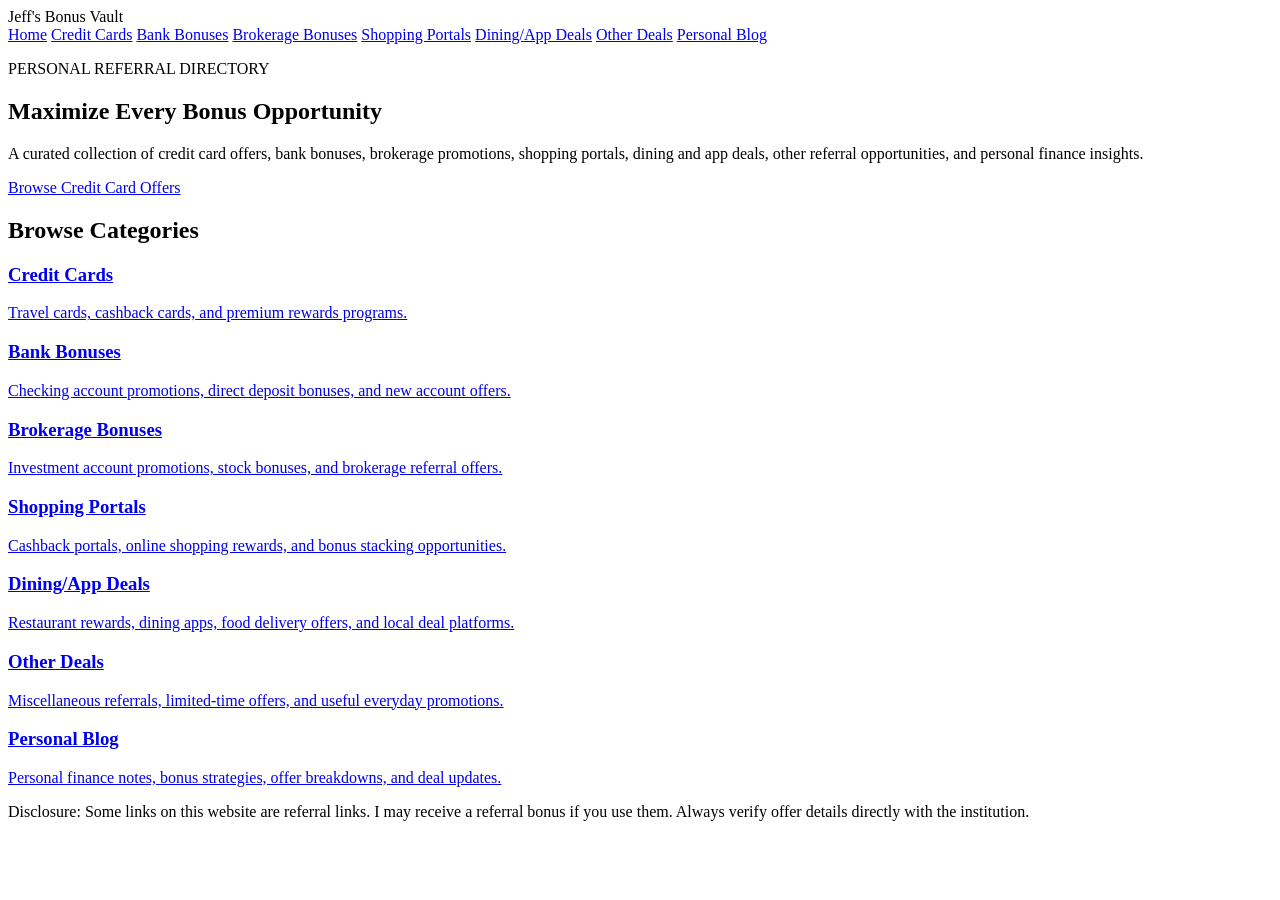
==== index.html @ 235fd1f4 "Create index.html" ====
<!DOCTYPE html>
<html lang="en">
<head>
    <meta charset="UTF-8">
    <meta name="viewport" content="width=device-width, initial-scale=1.0">
    <title>Jeff's Bonus Vault</title>
    <link rel="stylesheet" href="style.css">
</head>
<body>

    <header>
        <div class="logo">
            Jeff's Bonus Vault
        </div>

        <nav>
            <a href="index.html">Home</a>
            <a href="credit-cards.html">Credit Cards</a>
            <a href="bank-bonuses.html">Bank Bonuses</a>
            <a href="brokerage-bonuses.html">Brokerage Bonuses</a>
            <a href="shopping-portals.html">Shopping Portals</a>
            <a href="dining-app-deals.html">Dining/App Deals</a>
            <a href="other-deals.html">Other Deals</a>
            <a href="blog.html">Personal Blog</a>
        </nav>
    </header>

    <section class="hero">

        <p class="eyebrow">
            PERSONAL REFERRAL DIRECTORY
        </p>

        <h1>
            Maximize Every Bonus Opportunity
        </h1>

        <p class="description">
            A curated collection of credit card offers, bank bonuses,
            brokerage promotions, shopping portals, dining and app deals,
            other referral opportunities, and personal finance insights.
        </p>

        <a href="credit-cards.html" class="btn">
            Browse Credit Card Offers
        </a>

    </section>

    <section class="categories">

        <h2>Browse Categories</h2>

        <div class="grid">

            <a href="credit-cards.html" class="card">
                <h3>Credit Cards</h3>
                <p>Travel cards, cashback cards, and premium rewards programs.</p>
            </a>

            <a href="bank-bonuses.html" class="card">
                <h3>Bank Bonuses</h3>
                <p>Checking account promotions, direct deposit bonuses, and new account offers.</p>
            </a>

            <a href="brokerage-bonuses.html" class="card">
                <h3>Brokerage Bonuses</h3>
                <p>Investment account promotions, stock bonuses, and brokerage referral offers.</p>
            </a>

            <a href="shopping-portals.html" class="card">
                <h3>Shopping Portals</h3>
                <p>Cashback portals, online shopping rewards, and bonus stacking opportunities.</p>
            </a>

            <a href="dining-app-deals.html" class="card">
                <h3>Dining/App Deals</h3>
                <p>Restaurant rewards, dining apps, food delivery offers, and local deal platforms.</p>
            </a>

            <a href="other-deals.html" class="card">
                <h3>Other Deals</h3>
                <p>Miscellaneous referrals, limited-time offers, and useful everyday promotions.</p>
            </a>

            <a href="blog.html" class="card">
                <h3>Personal Blog</h3>
                <p>Personal finance notes, bonus strategies, offer breakdowns, and deal updates.</p>
            </a>

        </div>

    </section>

    <footer>
        <p>
            Disclosure: Some links on this website are referral links.
            I may receive a referral bonus if you use them.
            Always verify offer details directly with the institution.
        </p>
    </footer>

</body>
</html>
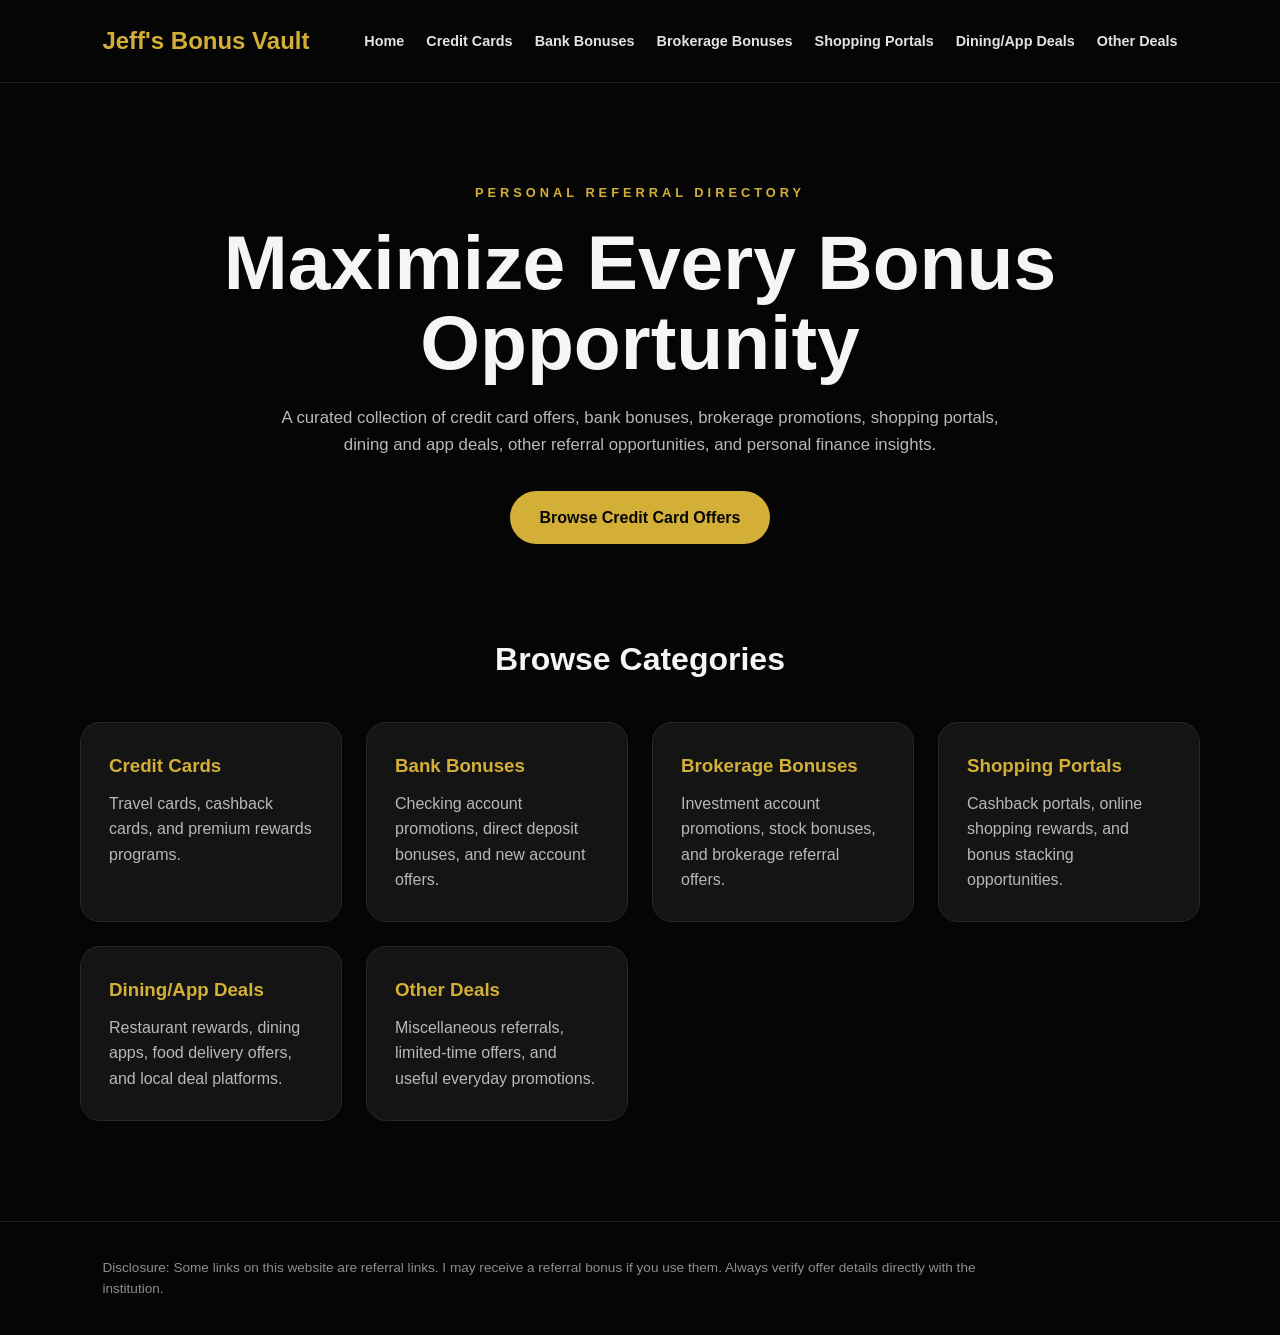
==== commit dd2da740: "Update index.html" ====
--- a/index.html
+++ b/index.html
@@ -21,7 +21,6 @@
             <a href="shopping-portals.html">Shopping Portals</a>
             <a href="dining-app-deals.html">Dining/App Deals</a>
             <a href="other-deals.html">Other Deals</a>
-            <a href="blog.html">Personal Blog</a>
         </nav>
     </header>
 
@@ -83,11 +82,6 @@
                 <p>Miscellaneous referrals, limited-time offers, and useful everyday promotions.</p>
             </a>
 
-            <a href="blog.html" class="card">
-                <h3>Personal Blog</h3>
-                <p>Personal finance notes, bonus strategies, offer breakdowns, and deal updates.</p>
-            </a>
-
         </div>
 
     </section>
--- a/style.css
+++ b/style.css
@@ -0,0 +1,481 @@
+* {
+    margin: 0;
+    padding: 0;
+    box-sizing: border-box;
+}
+
+html {
+    scroll-behavior: smooth;
+}
+
+body {
+    background: #050505;
+    color: #f5f5f5;
+    font-family: -apple-system, BlinkMacSystemFont, "Segoe UI", Arial, sans-serif;
+    line-height: 1.6;
+}
+
+a {
+    color: inherit;
+    text-decoration: none;
+}
+
+/* HEADER */
+
+header {
+    width: 100%;
+    display: flex;
+    justify-content: space-between;
+    align-items: center;
+    padding: 22px 8%;
+    background: #050505;
+    border-bottom: 1px solid #1f1f1f;
+    position: sticky;
+    top: 0;
+    z-index: 1000;
+}
+
+.logo {
+    color: #d4af37;
+    font-size: 1.5rem;
+    font-weight: 800;
+}
+
+nav {
+    display: flex;
+    gap: 22px;
+    align-items: center;
+    flex-wrap: wrap;
+}
+
+nav a {
+    color: #e2e2e2;
+    font-size: 0.9rem;
+    font-weight: 600;
+}
+
+nav a:hover {
+    color: #d4af37;
+}
+
+/* HOMEPAGE */
+
+.hero {
+    max-width: 1000px;
+    margin: 0 auto;
+    text-align: center;
+    padding: 100px 24px 70px;
+}
+
+.eyebrow {
+    color: #d4af37;
+    font-size: 0.8rem;
+    font-weight: 800;
+    letter-spacing: 4px;
+    margin-bottom: 18px;
+}
+
+.hero h1,
+.cc-hero h1,
+.offer-hero-text h1 {
+    font-size: clamp(3rem, 6vw, 5rem);
+    line-height: 1.05;
+    margin-bottom: 22px;
+}
+
+.description,
+.cc-hero p {
+    color: #b8b8b8;
+    max-width: 720px;
+    margin: 0 auto;
+    font-size: 1.05rem;
+}
+
+.btn {
+    display: inline-block;
+    margin-top: 32px;
+    padding: 14px 30px;
+    background: #d4af37;
+    color: #050505;
+    border-radius: 999px;
+    font-weight: 800;
+    transition: 0.25s ease;
+}
+
+.btn:hover {
+    background: #e7c85a;
+    transform: translateY(-2px);
+}
+
+.categories {
+    max-width: 1200px;
+    margin: 0 auto;
+    padding: 20px 40px 100px;
+}
+
+.categories h2 {
+    text-align: center;
+    font-size: 2rem;
+    margin-bottom: 36px;
+}
+
+.grid {
+    display: grid;
+    grid-template-columns: repeat(auto-fit, minmax(260px, 1fr));
+    gap: 24px;
+}
+
+.card {
+    background: #141414;
+    border: 1px solid #282828;
+    border-radius: 20px;
+    padding: 28px;
+    transition: 0.25s ease;
+}
+
+.card:hover {
+    transform: translateY(-5px);
+    border-color: #d4af37;
+}
+
+.card h3 {
+    color: #d4af37;
+    margin-bottom: 10px;
+}
+
+.card p {
+    color: #b8b8b8;
+}
+
+/* CREDIT CARD PAGE */
+
+.cc-page {
+    max-width: 1250px;
+    margin: 0 auto;
+    padding: 0 40px 100px;
+}
+
+.cc-hero {
+    text-align: center;
+    max-width: 900px;
+    margin: 0 auto;
+    padding: 90px 20px 70px;
+}
+
+.issuer-group {
+    margin-bottom: 95px;
+}
+
+.issuer-header {
+    display: flex;
+    align-items: center;
+    justify-content: center;
+    gap: 24px;
+    margin-bottom: 40px;
+}
+
+.issuer-header::before,
+.issuer-header::after {
+    content: "";
+    height: 1px;
+    flex: 1;
+    max-width: 280px;
+    background: linear-gradient(to right, transparent, #d4af37, transparent);
+}
+
+.issuer-logo {
+    width: 260px;
+    height: 65px;
+    object-fit: cover;
+    object-position: center;
+    border-radius: 10px;
+    display: block;
+}
+
+.cc-grid {
+    display: grid;
+    grid-template-columns: repeat(auto-fit, minmax(280px, 340px));
+    justify-content: center;
+    gap: 32px;
+}
+
+.cc-tile,
+.cc-placeholder {
+    position: relative;
+    width: 100%;
+    height: 215px;
+    border-radius: 22px;
+    overflow: hidden;
+    background: #141414;
+    border: 1px solid #2a2a2a;
+    transition: 0.3s ease;
+}
+
+.cc-tile:hover,
+.cc-placeholder:hover {
+    transform: translateY(-6px);
+    border-color: #d4af37;
+    box-shadow: 0 18px 45px rgba(212, 175, 55, 0.18);
+}
+
+.cc-tile img {
+    width: 100%;
+    height: 100%;
+    object-fit: cover;
+    display: block;
+    filter: brightness(42%);
+    transition: 0.3s ease;
+}
+
+.cc-tile:hover img {
+    filter: brightness(100%);
+}
+
+.cc-overlay {
+    position: absolute;
+    inset: 0;
+    background: rgba(0, 0, 0, 0.5);
+    display: flex;
+    flex-direction: column;
+    justify-content: center;
+    align-items: center;
+    transition: 0.3s ease;
+}
+
+.cc-overlay h3 {
+    color: white;
+    font-size: 1.25rem;
+    text-align: center;
+    margin-bottom: 8px;
+}
+
+.cc-overlay span {
+    color: #d4af37;
+    font-size: 0.85rem;
+    font-weight: 800;
+}
+
+.cc-tile:hover .cc-overlay {
+    opacity: 0;
+}
+
+.cc-placeholder {
+    display: flex;
+    flex-direction: column;
+    justify-content: center;
+    align-items: center;
+    padding: 28px;
+    text-align: center;
+}
+
+.cc-placeholder h3 {
+    color: #d4af37;
+    font-size: 1.15rem;
+    margin-bottom: 8px;
+}
+
+.cc-placeholder span {
+    color: #8e8e8e;
+    font-size: 0.85rem;
+}
+
+/* OFFER DETAIL PAGE */
+
+.offer-page {
+    max-width: 1200px;
+    margin: 0 auto;
+    padding: 70px 40px 100px;
+}
+
+.offer-hero {
+    display: grid;
+    grid-template-columns: 1fr 1fr;
+    gap: 60px;
+    align-items: center;
+    margin-bottom: 70px;
+}
+
+.offer-subtitle {
+    color: #cfcfcf;
+    font-size: 1.2rem;
+    max-width: 620px;
+    margin-bottom: 4px;
+}
+
+.fine-print {
+    color: #8e8e8e;
+    font-size: 0.85rem;
+    margin-top: 18px;
+}
+
+.offer-hero-image {
+    background: #111;
+    border: 1px solid #2a2a2a;
+    border-radius: 28px;
+    padding: 28px;
+    box-shadow: 0 25px 70px rgba(212, 175, 55, 0.12);
+}
+
+.offer-hero-image img {
+    width: 100%;
+    display: block;
+    border-radius: 22px;
+}
+
+.stats-grid {
+    display: grid;
+    grid-template-columns: repeat(auto-fit, minmax(190px, 1fr));
+    gap: 20px;
+    margin-bottom: 70px;
+}
+
+.stat-card {
+    background: #141414;
+    border: 1px solid #282828;
+    border-radius: 20px;
+    padding: 24px;
+}
+
+.stat-card span {
+    display: block;
+    color: #8e8e8e;
+    font-size: 0.85rem;
+    margin-bottom: 8px;
+}
+
+.stat-card strong {
+    color: #d4af37;
+    font-size: 1.25rem;
+}
+
+.offer-section {
+    background: #101010;
+    border: 1px solid #242424;
+    border-radius: 24px;
+    padding: 36px;
+    margin-bottom: 28px;
+}
+
+.offer-section h2,
+.cta-box h2 {
+    font-size: 2rem;
+    margin-bottom: 18px;
+}
+
+.offer-section p {
+    color: #c6c6c6;
+    margin-bottom: 16px;
+    font-size: 1.05rem;
+}
+
+.benefit-grid {
+    display: grid;
+    grid-template-columns: repeat(auto-fit, minmax(240px, 1fr));
+    gap: 16px;
+}
+
+.benefit-grid div {
+    background: #181818;
+    border: 1px solid #2c2c2c;
+    border-radius: 16px;
+    padding: 18px;
+    color: #f5f5f5;
+}
+
+.benefit-grid div::before {
+    content: "✓ ";
+    color: #d4af37;
+    font-weight: 800;
+}
+
+.offer-list {
+    padding-left: 20px;
+    color: #c6c6c6;
+}
+
+.offer-list li {
+    margin-bottom: 12px;
+}
+
+.cta-box {
+    text-align: center;
+    background: linear-gradient(135deg, #151515, #0b0b0b);
+    border: 1px solid #d4af37;
+    border-radius: 28px;
+    padding: 50px 32px;
+    margin-top: 50px;
+}
+
+.cta-box p {
+    color: #c6c6c6;
+    max-width: 650px;
+    margin: 0 auto 20px;
+}
+
+/* FOOTER */
+
+footer {
+    border-top: 1px solid #1f1f1f;
+    padding: 35px 8%;
+}
+
+footer p {
+    color: #8e8e8e;
+    max-width: 900px;
+    font-size: 0.85rem;
+}
+
+/* MOBILE */
+
+@media (max-width: 900px) {
+    header {
+        flex-direction: column;
+        gap: 16px;
+        padding: 20px;
+    }
+
+    nav {
+        justify-content: center;
+        gap: 14px;
+    }
+
+    .cc-page {
+        padding: 0 20px 80px;
+    }
+
+    .cc-grid {
+        grid-template-columns: 1fr;
+    }
+
+    .cc-tile,
+    .cc-placeholder {
+        height: 210px;
+    }
+
+    .issuer-header {
+        gap: 14px;
+    }
+
+    .issuer-header::before,
+    .issuer-header::after {
+        max-width: 80px;
+    }
+
+    .issuer-logo {
+        width: 220px;
+        height: 55px;
+    }
+
+    .offer-page {
+        padding: 50px 20px 80px;
+    }
+
+    .offer-hero {
+        grid-template-columns: 1fr;
+        gap: 35px;
+    }
+
+    .offer-section {
+        padding: 26px;
+    }
+}
